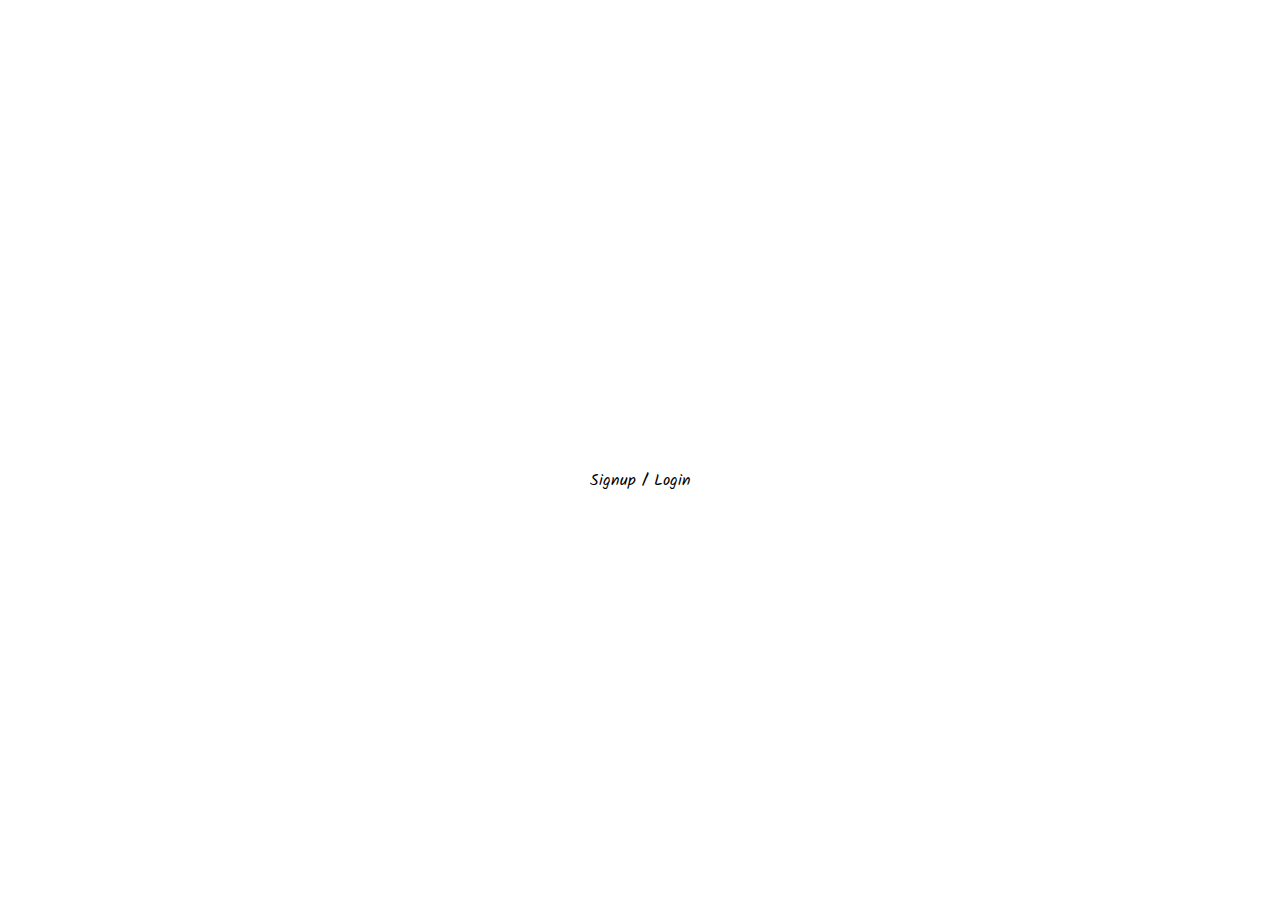
==== index.html @ 04829904 "Add files via upload" ====
<html>
<head>
    <meta charset="utf-8">
    <meta name="viewport" content="width=device-width, initial-scale=1">
    
	<title>COP 4331 Group 15 Small Project</title>

	<script type="text/javascript" src="js/md5.js"></script>
	<script type="text/javascript" src="js/code.js"></script>
    <link href="css/styles.css" rel="stylesheet">	
    <link href="https://fonts.googleapis.com/css?family=Kalam:wght@300;400;700&display=swap;" rel="stylesheet">
</head>
<body>

<h1 id="title"> <i>Paradise Awaits</i></h1>
<form action="signup-login.html">
	<button type="submit" class="button">Signup / Login</button>
</form>




</body>
</html>
---- css/styles.css ----
body 
{
    background-image: url("../images/Paradise.jpg"); 
    background-size: cover;
    background-position: center;
    margin: 0;
    height: 100%;
    display: flex;
    align-items: center;
    justify-content: center;
    flex-direction: column;
}


#title {
    margin-top: -50px;
    margin-bottom: 0; 
    font-size: 80px;
    width: 100%;
    text-align: center;
    font-family: 'Kalam', cursive;
    color: #FFFFFF;
}

h3 {
    margin-top: -18; 
}

h3 a {
    font-family: 'Kalam', cursive;
    font-size: 30px;
    color: #95608A;
    text-decoration: none;
    display: block;  
}

.button
{
    background-color: transparent;
    font-size: 50px;
    padding: 10px 20px;
    border: none;
    border-radius: 4px;
    text-align: center;
    text-decoration: none;
    display: inline-block;
    font-size: 16px;
    cursor: pointer;
    font-family: 'Kalam', cursive;
}

.button:hover{
    background-color: #009dc4;
    color: #FFFFFF;
    opacity: 50%;
}

.signup-button {
    font-family: 'Kalam', cursive;
    position: absolute; 
    bottom: 1px; 
    right: 10px; 
    padding: 10px 20px;
    background-color: transparent; 
    color: white; 
    text-decoration: none; 
    border-radius: 5px; 
    font-size: 16px; 
    cursor: pointer;
}

.signup-button:hover {
    color: hsl(197, 80%, 18%); 
}


/*
#title 
{
    margin-top: 200px;
    font-size: 50px;
    width: 100%;
    /*margin: 1% 5%; 
    text-align: center;
    font-family: 'Kalam', cursive;
    color: #FFFFFF;
}

h3 a {
    font-family: "Kalam", cursive;
    margin-bottom: -200px !important; 
    color: #95608A;
    text-decoration: none;
}
*/

.kalam-light {
    font-family: "Kalam", cursive;
    font-weight: 300;
    font-style: normal;
  }

#loginDiv
{
    position: relative;
    font-size: 25px;
    width: 60%;
    max-width: 300px;
        /*margin-left: 15%;*/
    padding: 25px;
    background-color: hsla(199, 70%, 46%, 0.5);
    border-radius: 10px;
    /*
    text-align: center;
    flex-direction: column;
    justify-content: center;
    align-items: center;
    margin: auto;
    margin-top: 100px; 
    */
}

#signupForm {
    font-family: "Kalam", cursive;
    color:#FFFFFF;
    position: relative;
    font-size: 20px;
    width: auto;
    max-width: 350px;
        /*margin-left: 15%;*/
    padding: 15px;
    background-color: hsla(199, 70%, 46%, 0.7);
    border-radius: 0px;
    margin: auto;
    display: flex;
    flex-direction: column;
    justify-content: center;
    align-items: center;
    /*
    text-align: center;
    flex-direction: column;
    justify-content: center;
    align-items: center;
    margin: auto;
    margin-top: 100px; 
    */ 
}

#titleOfLogin{
    display: inline-block;
    font-size: 1em;
    width: 90%;
    text-align: center;
    margin-left: 5%;
    margin-bottom: 2%;
    font-family: 'Kalam', cursive;
    color: #FFFFFF;
}

#titleOfSignin{
    display: inline-block;
    font-size: 1em;
    width: 90%;
    text-align: center;
    margin-left: 5%;
    margin-top: 20px;
    margin-bottom: 10px;
    font-size: 32px;
    font-family: 'Kalam', cursive;
    color: #FFFFFF;
}


input[type="text"], input[type="password"], .buttons {
    width: 80%; 
    margin-left: auto; 
    margin-right: auto; 
    display: block;
}

#loggedInDiv
{
    font-size: 30px;
    width: 70%;
    margin-left: 15%;
    padding: 25px;
    background-color: #b2b2b2;
}

#accessUIDiv
{
    font-size: 30px;
    width: 70%;
    margin-left: 15%;
    padding: 25px;
    background-color: #b2b2b2;
}

.buttons
{
    font-size: 30px;
    border-radius: 25px;
    width: 50%;
    margin-left: 25%;
    font-family: 'Kalam', cursive;
}

.buttons:hover{
    background-color: #9109914f;
    color: #FFFFFF;
    opacity: 50%;
}

#loginName
{
	font-size: 30px;
}
#loginPassword
{
	font-size: 30px;
}
#searchText
{
	font-size: 30px;
}
#colorText
{
	font-size: 30px;
}

input[type="text"],input[type="password"]{
    border-radius: 25px;
    text-align: center;
    width: 80%;
    margin-left: 10%;
    margin-bottom: 2%;
    font-family: 'Kalam', cursive;
}



#loginResult{
    display: inline-block;
    font-size: 0.8em;
    width: 90%;
    text-align: center;
    margin-left: 5%;
    margin-bottom: 2%;
    font-family: 'Kalam', cursive;
    color: #95060a;
}

#userName{
    display: inline-block;
    width: 80%;
    margin-left: 10%;
    text-align: center;
}

#logoutButton{
    width: 20%;
    margin-left: 40%;
}

select{
    width: 30%;
    margin-left: 35%;
    margin-top: 2%;
    font-size: 0.75em;
    font-family: 'Kalam', cursive;
}

#colorSearchResult{
    display: none;
}

#colorAddResult{
    display: inline-block;
    font-size: 0.8em;
    width: 90%;
    text-align: center;
    margin-left: 5%;
    margin-top: 2%;
    margin-bottom: 1%;
    font-family: 'Kalam', cursive;
    color: #95060a;
}

#signinResult{
    display: inline-block;
    font-size: 0.8em;
    width: 90%;
    text-align: center;
    margin-left: 5%;
    margin-top: 2%;
    margin-bottom: 1%;
    font-family: 'Kalam', cursive;
    color: hsl(246, 73%, 47%);
}

#signinButton{
    font-family: 'Kalam', cursive;
    position: absolute; 
    bottom: 1px; 
    right: 10px; 
    padding: 10px 20px;
    background-color: transparent; 
    color: white; 
    text-decoration: none; 
    border-radius: 5px; 
    font-size: 16px; 
    cursor: pointer;
}

#signinButton:hover {
    color: hsl(197, 80%, 18%); 
}

#firstname{
    font-family: 'Kalam', cursive;
    font-size: 25px;
    color: black 
}

#lastname{
    font-family: 'Kalam', cursive;
    font-size: 25px;
    color: black  
}

#loginName{
    font-family: 'Kalam', cursive;
    font-size: 25px;
    color: black 
}

#loginPassword{
    font-family: 'Kalam', cursive;
    font-size: 25px;
    color: black 
}
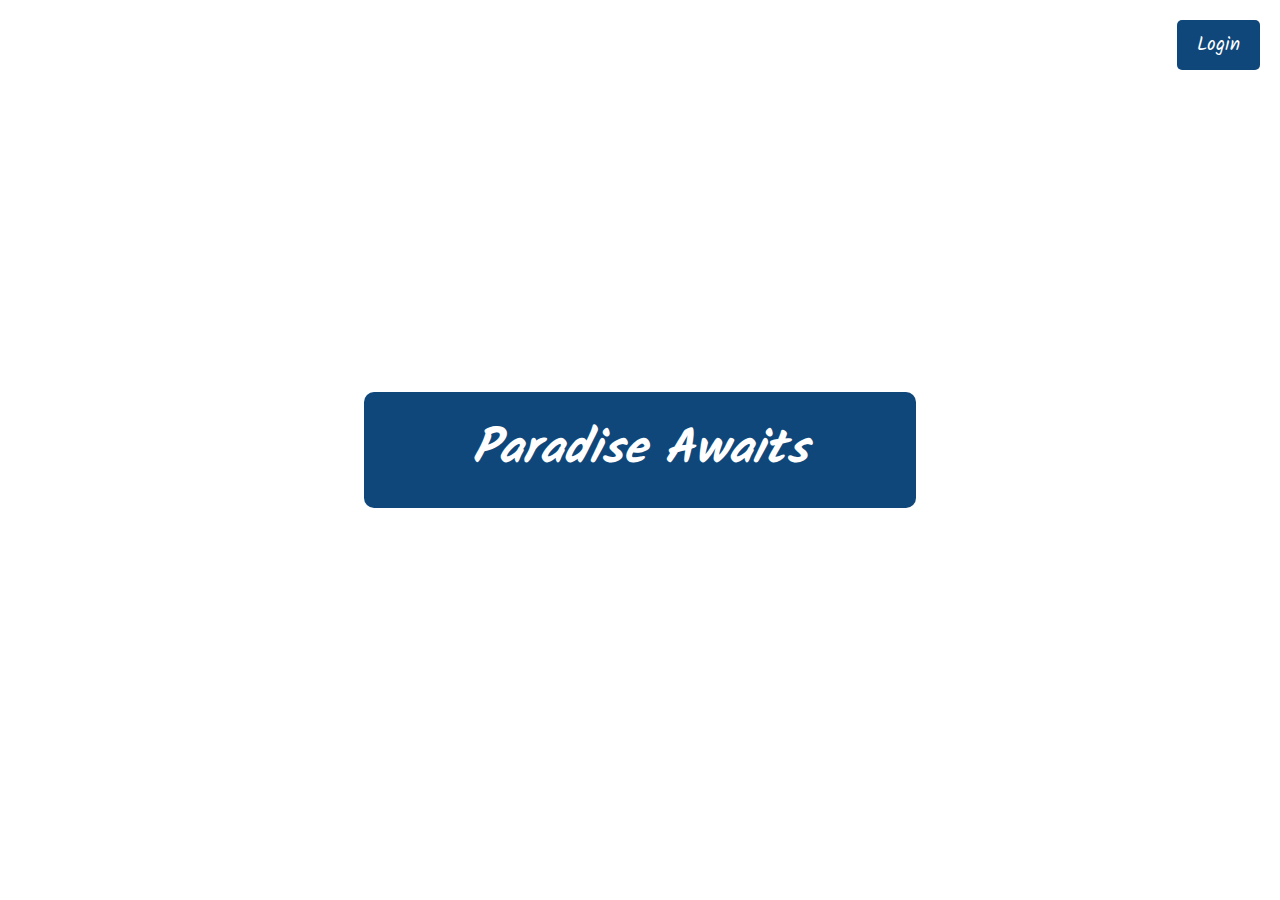
==== commit 475c436a: "Update index.html" ====
--- a/index.html
+++ b/index.html
@@ -10,14 +10,16 @@
     <link href="css/styles.css" rel="stylesheet">	
     <link href="https://fonts.googleapis.com/css?family=Kalam:wght@300;400;700&display=swap;" rel="stylesheet">
 </head>
+
 <body>
 
-<h1 id="title"> <i>Paradise Awaits</i></h1>
-<form action="signup-login.html">
-	<button type="submit" class="button">Signup / Login</button>
-</form>
+    <div class="signup-login-button">
+        <form action="signup-login.html">
+            <button type="submit" class="button" id="signupLoginButton">Login</button>
+        </form>
+    </div>
 
-
+    <h1 id="title"><i>Paradise Awaits</i></h1>     
 
 
 </body>
--- a/css/styles.css
+++ b/css/styles.css
@@ -1,341 +1,325 @@
 body 
 {
-    background-image: url("../images/Paradise.jpg"); 
+    background-image: url("../images/COP4331_Homepage_Background.png"); 
     background-size: cover;
     background-position: center;
+    background-repeat: no-repeat;
     margin: 0;
-    height: 100%;
+    height: 100vh;
+    display: flex;
+    flex-direction: column;
+    justify-content: center;
+    align-items: center;
+    position: relative;
+    overflow: hidden;
+}
+
+/* ------------------------------------------------------------------------------------------------------- */
+/*  signup.html's styling:  */
+/* ------------------------------------------------------------------------------------------------------- */
+
+.signup-container {
+    font-size: 1.1rem;
+    font-family: 'Kalam', cursive;
+    color: white;
+    position: fixed;
+    top: 80px;
+    max-width: 500px;
+    width: 100%;
+    border-radius: 10px;
+   
+}
+
+.signup-container header{
+    font-family: 'Kalam', cursive;
+    font-size: 2.0rem;
+    color: white;
+    font-weight: 500;
+    text-align: center;
+    padding: 40px 20px;
+    margin-bottom: -50px;
+    background-color: #011529;
+    border-radius: 10px;
+
+}
+
+.signup-container .signup-form{
+    font-family: 'Kalam', cursive;
+    padding-top: 50px;
+    color: white;
+    margin-top: 0px;
+    background-color: #011529;
+    padding: 20px;
+    border-radius: 10px;
+}
+
+.signup-container .signup-input-box{
+    font-family: 'Kalam', cursive;
+    width: 80%;
+    margin: 10px auto;
+    border-radius: 10px;
+}
+
+.signup-form .signup-input-box input{
+    font-family: 'Kalam', cursive;
+    position: relative;
+    height: 35px;
+    width: 100%;
+    outline: none;
+    font-size: 1.1rem;
+    font-size: 25px;
+    margin-top: 5px;
+    border: 1px solid #FFFFFF;
+    border-radius: 5px;
+    padding: 0 10px;
+}
+
+
+.signup-container .signup-button-container {
+    font-family: 'Kalam', cursive;
+    display: flex;
+    justify-content: space-between;
+    width: 100%; 
+    margin-top: 50px;
+}
+
+.signup-container .signup-button-left,
+.signup-container .signup-button-right {
+    font-family: 'Kalam', cursive;
+    flex: 1;    
+    padding: 0 50px;
+}
+
+.signup-container .signup-button-left button,
+.signup-container .signup-button-right button {
+    font-size: 17px;
+    font-family: 'Kalam', cursive;
+    padding: 10px 20px;
+    color: white;
+    background-color: #007BFF;
+    border: none;
+    border-radius: 5px;
+    cursor: pointer;
+    width: 100%;
+    transition: background-color 0.3s;
+    
+    margin-bottom: 20px;
+}
+
+.signup-container .signup-button-left button:hover,
+.signup-container .signup-button-right button:hover {
+    font-family: 'Kalam', cursive;
+    background-color: #10467A;
+}
+
+
+
+#signinResultMessage{
+    display: block;
+    font-size: 1.1em;
+    width: 100%;
+    text-align: center;
+    margin-top: 5px;
+    margin-bottom: 5px;
+    font-family: 'Kalam', cursive;
+    color: white;
+}
+
+/* ------------------------------------------------------------------------------------------------------- */
+
+
+
+
+
+
+
+/* ------------------------------------------------------------------------------------------------------- */
+/*  signup-login.html's styling:  */
+/* ------------------------------------------------------------------------------------------------------- */
+
+.login-container {
+    font-size: 1.1rem;
+    font-family: 'Kalam', cursive;
+    color: white;
+    position: fixed;
+    top: 80px;
+    max-width: 500px;
+    width: 100%;
+    border-radius: 10px;
+}
+
+.login-container header {
+    font-family: 'Kalam', cursive;
+    font-size: 2.0rem;
+    color: white;
+    font-weight: 500;
+    text-align: center;
+    padding: 40px 20px;
+    margin-bottom: -50px;
+    background-color: #011529;
+    border-radius: 10px;
+}
+
+.login-container .login-form {
+    font-family: 'Kalam', cursive;
+    padding-top: 50px;
+    color: white;
+    margin-top: 0px;
+    background-color: #011529;
+    padding: 20px;
+    border-radius: 10px;
+}
+
+.login-container .login-input-box {
+    font-family: 'Kalam', cursive;
+    width: 80%;
+    margin: 10px auto;
+    border-radius: 10px;
+}
+
+.login-form .login-input-box input {
+    font-family: 'Kalam', cursive;
+    position: relative;
+    height: 35px;
+    width: 100%;
+    outline: none;
+    font-size: 1.1rem;
+    font-size: 25px;
+    margin-top: 5px;
+    border: 1px solid #FFFFFF;
+    border-radius: 5px;
+    padding: 0 10px;
+}
+
+.login-container .login-button-container {
+    font-family: 'Kalam', cursive;
+    display: flex;
+    justify-content: space-between;
+    width: 100%;
+    margin-top: 50px;
+}
+
+.login-container .login-button-left,
+.login-container .login-button-right {
+    font-family: 'Kalam', cursive;
+    flex: 1;
+    padding: 0 50px;
+}
+
+.login-container .login-button-left button,
+.login-container .login-button-right button {
+    font-size: 17px;
+    font-family: 'Kalam', cursive;
+    padding: 10px 20px;
+    color: white;
+    background-color: #007BFF;
+    border: none;
+    border-radius: 5px;
+    cursor: pointer;
+    width: 100%;
+    transition: background-color 0.3s;
+    margin-bottom: 20px;
+}
+
+.login-container .login-button-left button:hover,
+.login-container .login-button-right button:hover {
+    font-family: 'Kalam', cursive;
+    background-color: #10467A;
+}
+
+#loginResult {
+    font-size: 1.1em;
+    width: 90%;
+    text-align: center;
+    margin: 10px auto;
+    color: white;
+}
+
+.login-button-center {
+    width: 80%;
+    margin: 20px auto;
+    display: flex;
+    justify-content: center;
+    
+}
+
+.login-button-center button {
+    font-size: 17px;
+    font-family: 'Kalam', cursive;
+    padding: 10px 20px;
+    color: white;
+    background-color: #007BFF;
+    border: none;
+    border-radius: 5px;
+    cursor: pointer;
+    width: 100%;
+    transition: background-color 0.3s;
+    margin-top: 10px;
+    margin-bottom: -10px;
+}
+
+/* ------------------------------------------------------------------------------------------------------- */
+
+
+
+
+
+
+
+/* ------------------------------------------------------------------------------------------------------- */
+/*  index.html's styling:  */
+/* ------------------------------------------------------------------------------------------------------- */
+
+
+
+
+#title {
+    font-size: 3rem;
+    width: 40%;
+    text-align: center;
+    font-family: 'Kalam', cursive;
+    color: #FFFFFF;
+    background-color: #10477a;
+    padding: 20px;
+    border-radius: 10px;
+    text-align: center;
+    justify-content: center;
+}
+
+
+.signup-login-button {
+    font-family: 'Kalam', cursive;
+    border: none;
+    position: absolute;
+    top: 20px;
+    right: 20px;
+}
+
+.signup-login-button button {
+    font-family: 'Kalam', cursive;
+    border: none;
+    font-size: 1.2rem;
+    padding: 10px 20px;
     display: flex;
     align-items: center;
     justify-content: center;
-    flex-direction: column;
-}
-
-
-#title {
-    margin-top: -50px;
-    margin-bottom: 0; 
-    font-size: 80px;
-    width: 100%;
-    text-align: center;
-    font-family: 'Kalam', cursive;
-    color: #FFFFFF;
-}
-
-h3 {
-    margin-top: -18; 
-}
-
-h3 a {
-    font-family: 'Kalam', cursive;
-    font-size: 30px;
-    color: #95608A;
-    text-decoration: none;
-    display: block;  
-}
-
-.button
-{
-    background-color: transparent;
-    font-size: 50px;
-    padding: 10px 20px;
-    border: none;
-    border-radius: 4px;
-    text-align: center;
-    text-decoration: none;
-    display: inline-block;
-    font-size: 16px;
+    color: white;
+    background-color: #10477a;
+    border-radius: 5px;
     cursor: pointer;
-    font-family: 'Kalam', cursive;
-}
-
-.button:hover{
-    background-color: #009dc4;
-    color: #FFFFFF;
-    opacity: 50%;
-}
-
-.signup-button {
-    font-family: 'Kalam', cursive;
-    position: absolute; 
-    bottom: 1px; 
-    right: 10px; 
-    padding: 10px 20px;
-    background-color: transparent; 
-    color: white; 
-    text-decoration: none; 
-    border-radius: 5px; 
-    font-size: 16px; 
-    cursor: pointer;
-}
-
-.signup-button:hover {
-    color: hsl(197, 80%, 18%); 
-}
-
-
-/*
-#title 
-{
-    margin-top: 200px;
-    font-size: 50px;
-    width: 100%;
-    /*margin: 1% 5%; 
-    text-align: center;
-    font-family: 'Kalam', cursive;
-    color: #FFFFFF;
-}
-
-h3 a {
-    font-family: "Kalam", cursive;
-    margin-bottom: -200px !important; 
-    color: #95608A;
-    text-decoration: none;
-}
-*/
+    transition: background-color 0.3s;
+
+}
+
+.signup-login-button button:hover {
+    background-color: #10477aaf;
+    color: black;
+}
+
+
 
 .kalam-light {
     font-family: "Kalam", cursive;
     font-weight: 300;
     font-style: normal;
   }
-
-#loginDiv
-{
-    position: relative;
-    font-size: 25px;
-    width: 60%;
-    max-width: 300px;
-        /*margin-left: 15%;*/
-    padding: 25px;
-    background-color: hsla(199, 70%, 46%, 0.5);
-    border-radius: 10px;
-    /*
-    text-align: center;
-    flex-direction: column;
-    justify-content: center;
-    align-items: center;
-    margin: auto;
-    margin-top: 100px; 
-    */
-}
-
-#signupForm {
-    font-family: "Kalam", cursive;
-    color:#FFFFFF;
-    position: relative;
-    font-size: 20px;
-    width: auto;
-    max-width: 350px;
-        /*margin-left: 15%;*/
-    padding: 15px;
-    background-color: hsla(199, 70%, 46%, 0.7);
-    border-radius: 0px;
-    margin: auto;
-    display: flex;
-    flex-direction: column;
-    justify-content: center;
-    align-items: center;
-    /*
-    text-align: center;
-    flex-direction: column;
-    justify-content: center;
-    align-items: center;
-    margin: auto;
-    margin-top: 100px; 
-    */ 
-}
-
-#titleOfLogin{
-    display: inline-block;
-    font-size: 1em;
-    width: 90%;
-    text-align: center;
-    margin-left: 5%;
-    margin-bottom: 2%;
-    font-family: 'Kalam', cursive;
-    color: #FFFFFF;
-}
-
-#titleOfSignin{
-    display: inline-block;
-    font-size: 1em;
-    width: 90%;
-    text-align: center;
-    margin-left: 5%;
-    margin-top: 20px;
-    margin-bottom: 10px;
-    font-size: 32px;
-    font-family: 'Kalam', cursive;
-    color: #FFFFFF;
-}
-
-
-input[type="text"], input[type="password"], .buttons {
-    width: 80%; 
-    margin-left: auto; 
-    margin-right: auto; 
-    display: block;
-}
-
-#loggedInDiv
-{
-    font-size: 30px;
-    width: 70%;
-    margin-left: 15%;
-    padding: 25px;
-    background-color: #b2b2b2;
-}
-
-#accessUIDiv
-{
-    font-size: 30px;
-    width: 70%;
-    margin-left: 15%;
-    padding: 25px;
-    background-color: #b2b2b2;
-}
-
-.buttons
-{
-    font-size: 30px;
-    border-radius: 25px;
-    width: 50%;
-    margin-left: 25%;
-    font-family: 'Kalam', cursive;
-}
-
-.buttons:hover{
-    background-color: #9109914f;
-    color: #FFFFFF;
-    opacity: 50%;
-}
-
-#loginName
-{
-	font-size: 30px;
-}
-#loginPassword
-{
-	font-size: 30px;
-}
-#searchText
-{
-	font-size: 30px;
-}
-#colorText
-{
-	font-size: 30px;
-}
-
-input[type="text"],input[type="password"]{
-    border-radius: 25px;
-    text-align: center;
-    width: 80%;
-    margin-left: 10%;
-    margin-bottom: 2%;
-    font-family: 'Kalam', cursive;
-}
-
-
-
-#loginResult{
-    display: inline-block;
-    font-size: 0.8em;
-    width: 90%;
-    text-align: center;
-    margin-left: 5%;
-    margin-bottom: 2%;
-    font-family: 'Kalam', cursive;
-    color: #95060a;
-}
-
-#userName{
-    display: inline-block;
-    width: 80%;
-    margin-left: 10%;
-    text-align: center;
-}
-
-#logoutButton{
-    width: 20%;
-    margin-left: 40%;
-}
-
-select{
-    width: 30%;
-    margin-left: 35%;
-    margin-top: 2%;
-    font-size: 0.75em;
-    font-family: 'Kalam', cursive;
-}
-
-#colorSearchResult{
-    display: none;
-}
-
-#colorAddResult{
-    display: inline-block;
-    font-size: 0.8em;
-    width: 90%;
-    text-align: center;
-    margin-left: 5%;
-    margin-top: 2%;
-    margin-bottom: 1%;
-    font-family: 'Kalam', cursive;
-    color: #95060a;
-}
-
-#signinResult{
-    display: inline-block;
-    font-size: 0.8em;
-    width: 90%;
-    text-align: center;
-    margin-left: 5%;
-    margin-top: 2%;
-    margin-bottom: 1%;
-    font-family: 'Kalam', cursive;
-    color: hsl(246, 73%, 47%);
-}
-
-#signinButton{
-    font-family: 'Kalam', cursive;
-    position: absolute; 
-    bottom: 1px; 
-    right: 10px; 
-    padding: 10px 20px;
-    background-color: transparent; 
-    color: white; 
-    text-decoration: none; 
-    border-radius: 5px; 
-    font-size: 16px; 
-    cursor: pointer;
-}
-
-#signinButton:hover {
-    color: hsl(197, 80%, 18%); 
-}
-
-#firstname{
-    font-family: 'Kalam', cursive;
-    font-size: 25px;
-    color: black 
-}
-
-#lastname{
-    font-family: 'Kalam', cursive;
-    font-size: 25px;
-    color: black  
-}
-
-#loginName{
-    font-family: 'Kalam', cursive;
-    font-size: 25px;
-    color: black 
-}
-
-#loginPassword{
-    font-family: 'Kalam', cursive;
-    font-size: 25px;
-    color: black 
-}
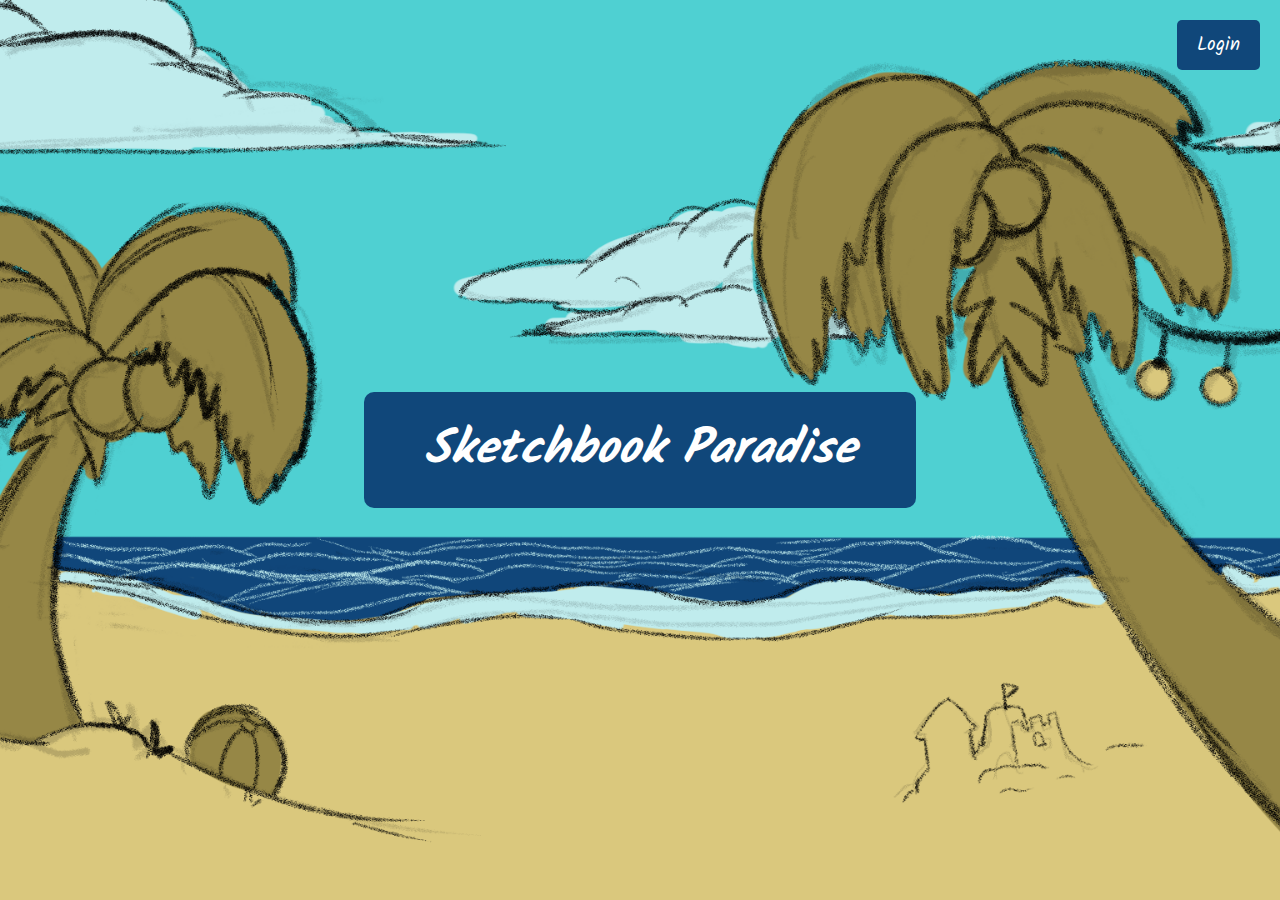
==== commit f3f1e4a0: "Update index.html" ====
--- a/index.html
+++ b/index.html
@@ -1,11 +1,10 @@
-<html>
+<html lang="en">
 <head>
     <meta charset="utf-8">
     <meta name="viewport" content="width=device-width, initial-scale=1">
     
 	<title>COP 4331 Group 15 Small Project</title>
 
-	<script type="text/javascript" src="js/md5.js"></script>
 	<script type="text/javascript" src="js/code.js"></script>
     <link href="css/styles.css" rel="stylesheet">	
     <link href="https://fonts.googleapis.com/css?family=Kalam:wght@300;400;700&display=swap;" rel="stylesheet">
@@ -19,7 +18,7 @@
         </form>
     </div>
 
-    <h1 id="title"><i>Paradise Awaits</i></h1>     
+    <h1 id="title"><i>Sketchbook Paradise</i></h1>     
 
 
 </body>
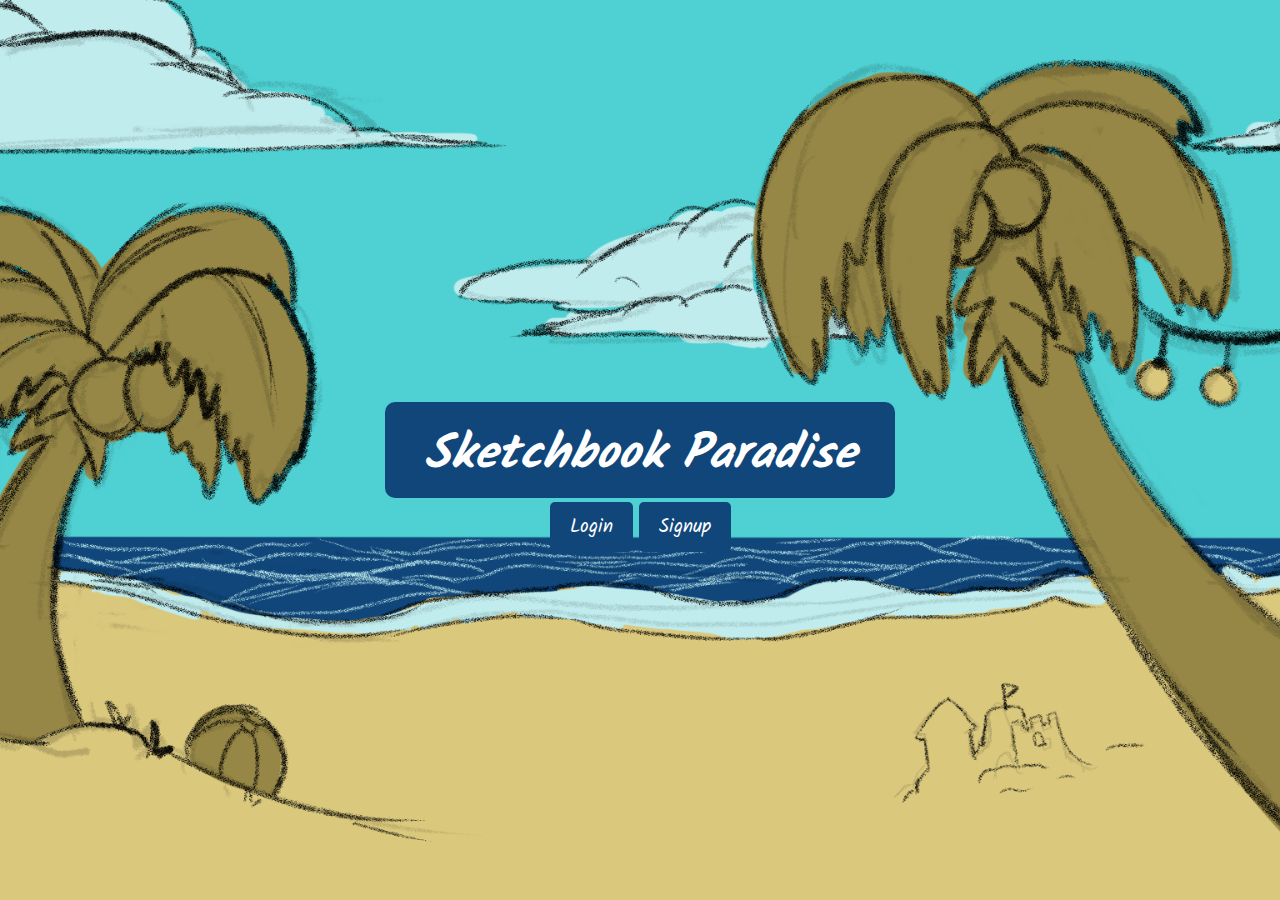
==== commit bc9c28ac: "update index to have both signin/signup" ====
--- a/index.html
+++ b/index.html
@@ -1,25 +1,31 @@
 <html lang="en">
+
 <head>
     <meta charset="utf-8">
     <meta name="viewport" content="width=device-width, initial-scale=1">
-    
-	<title>COP 4331 Group 15 Small Project</title>
 
-	<script type="text/javascript" src="js/code.js"></script>
-    <link href="css/styles.css" rel="stylesheet">	
+    <title>COP 4331 Group 15 Small Project</title>
+
+    <script type="text/javascript" src="js/code.js"></script>
     <link href="https://fonts.googleapis.com/css?family=Kalam:wght@300;400;700&display=swap;" rel="stylesheet">
+
+        <link href="css/styles.css" rel="stylesheet">
+
 </head>
 
 <body>
+    <div class = "main-page">
+
+    <h1 id="title"><i>Sketchbook Paradise</i></h1>
 
     <div class="signup-login-button">
-        <form action="signup-login.html">
-            <button type="submit" class="button" id="signupLoginButton">Login</button>
+        <form action="#">
+            <a href="signup-login.html" class="btn-custom">Login</a>
+            <a href="signup.html" class="btn-custom">Signup</a>
         </form>
     </div>
-
-    <h1 id="title"><i>Sketchbook Paradise</i></h1>     
-
+    </div>
 
 </body>
+
 </html>
--- a/css/styles.css
+++ b/css/styles.css
@@ -96,7 +96,7 @@
     font-family: 'Kalam', cursive;
     padding: 10px 20px;
     color: white;
-    background-color: #007BFF;
+    background-color: #10467A;
     border: none;
     border-radius: 5px;
     cursor: pointer;
@@ -109,7 +109,8 @@
 .signup-container .signup-button-left button:hover,
 .signup-container .signup-button-right button:hover {
     font-family: 'Kalam', cursive;
-    background-color: #10467A;
+    background-color: #2b89e0;
+
 }
 
 
@@ -212,7 +213,7 @@
     font-family: 'Kalam', cursive;
     padding: 10px 20px;
     color: white;
-    background-color: #007BFF;
+    background-color: #10467A;
     border: none;
     border-radius: 5px;
     cursor: pointer;
@@ -222,9 +223,11 @@
 }
 
 .login-container .login-button-left button:hover,
-.login-container .login-button-right button:hover {
-    font-family: 'Kalam', cursive;
-    background-color: #10467A;
+.login-container .login-button-right button:hover,
+.login-container .login-button-center button:hover {
+    font-family: 'Kalam', cursive;
+    background-color: #2b89e0;
+
 }
 
 #loginResult {
@@ -243,12 +246,12 @@
     
 }
 
-.login-button-center button {
+.login-container .login-button-center button {
     font-size: 17px;
     font-family: 'Kalam', cursive;
     padding: 10px 20px;
     color: white;
-    background-color: #007BFF;
+    background-color: #10467A;
     border: none;
     border-radius: 5px;
     cursor: pointer;
@@ -272,54 +275,58 @@
 
 
 
+.main-page {
+    display:flex;
+    justify-content: center;
+    align-items: center;
+}
 
 #title {
     font-size: 3rem;
-    width: 40%;
+    width: 500px;
     text-align: center;
     font-family: 'Kalam', cursive;
     color: #FFFFFF;
-    background-color: #10477a;
-    padding: 20px;
-    border-radius: 10px;
-    text-align: center;
-    justify-content: center;
-}
-
+    background-color: #10467A;
+    padding: 5px;
+    border-radius: 10px;
+    text-align: center;
+    justify-content: center;
+    position: absolute;
+    padding-top: 15px;
+}
 
 .signup-login-button {
     font-family: 'Kalam', cursive;
     border: none;
     position: absolute;
-    top: 20px;
-    right: 20px;
-}
-
-.signup-login-button button {
+    display: flex;
+    margin-top: 170px;
+}
+
+.btn-custom {
     font-family: 'Kalam', cursive;
     border: none;
     font-size: 1.2rem;
     padding: 10px 20px;
-    display: flex;
+    display:inline-block;
     align-items: center;
     justify-content: center;
     color: white;
-    background-color: #10477a;
+    background-color: #10467a;
     border-radius: 5px;
     cursor: pointer;
     transition: background-color 0.3s;
-
-}
-
-.signup-login-button button:hover {
-    background-color: #10477aaf;
-    color: black;
-}
-
-
+    text-decoration: none;
+}
+
+.btn-custom:hover {
+    background-color: #2b89e0;
+}
 
 .kalam-light {
     font-family: "Kalam", cursive;
     font-weight: 300;
     font-style: normal;
   }
+
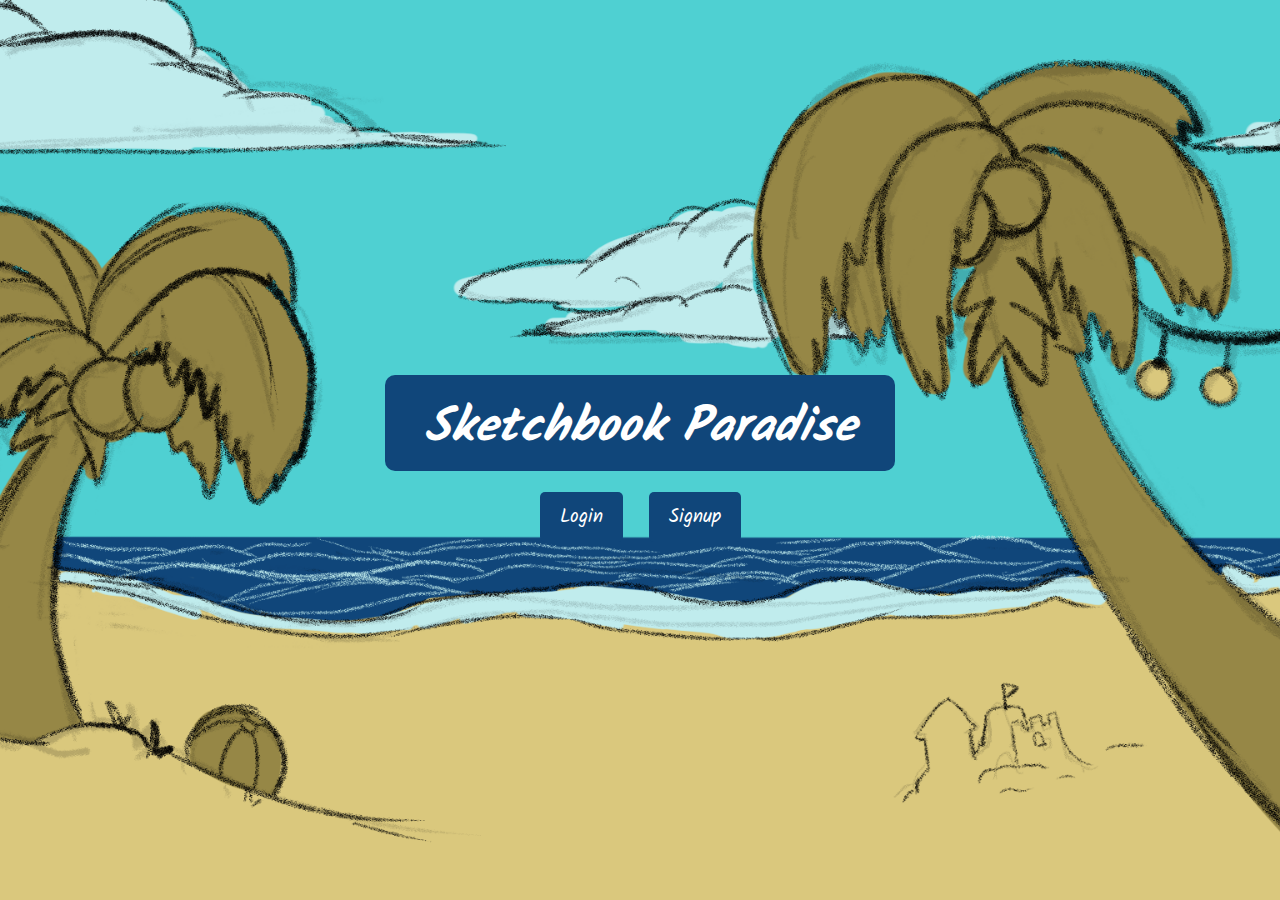
==== commit d2700a4a: "Update index.html" ====
--- a/index.html
+++ b/index.html
@@ -3,7 +3,6 @@
 <head>
     <meta charset="utf-8">
     <meta name="viewport" content="width=device-width, initial-scale=1">
-
     <title>COP 4331 Group 15 Small Project</title>
 
     <script type="text/javascript" src="js/code.js"></script>
--- a/css/styles.css
+++ b/css/styles.css
@@ -21,43 +21,55 @@
 .signup-container {
     font-size: 1.1rem;
     font-family: 'Kalam', cursive;
-    color: white;
-    position: fixed;
+    color: #10467a;
     top: 80px;
     max-width: 500px;
     width: 100%;
     border-radius: 10px;
+    box-shadow: 0 4px 8px #01284c;
+    background-color: #b0cfec;
    
 }
 
 .signup-container header{
     font-family: 'Kalam', cursive;
     font-size: 2.0rem;
-    color: white;
+    color: #10467a;
     font-weight: 500;
     text-align: center;
     padding: 40px 20px;
     margin-bottom: -50px;
-    background-color: #011529;
+    background-color: #b0cfec;
     border-radius: 10px;
 
 }
 
 .signup-container .signup-form{
     font-family: 'Kalam', cursive;
+    font-weight: 500;
     padding-top: 50px;
-    color: white;
+    color: #10467a;
     margin-top: 0px;
-    background-color: #011529;
+    background-color: #b0cfec;
     padding: 20px;
     border-radius: 10px;
 }
 
 .signup-container .signup-input-box{
+    font-weight: 600;
     font-family: 'Kalam', cursive;
     width: 80%;
     margin: 10px auto;
     border-radius: 10px;
+    display: flex;
+    flex-direction: column;
+}
+
+.signup-container .label-and-error {
+    display: flex;
+    justify-content: space-between;
+    align-items: center;
+    width: 100%;
 }
 
 .signup-form .signup-input-box input{
@@ -102,7 +114,6 @@
     cursor: pointer;
     width: 100%;
     transition: background-color 0.3s;
-    
     margin-bottom: 20px;
 }
 
@@ -123,7 +134,18 @@
     margin-top: 5px;
     margin-bottom: 5px;
     font-family: 'Kalam', cursive;
-    color: white;
+    color: black !important;
+}
+
+
+.error-message {
+    color: red;
+    font-size: 0.9rem;
+    display: block;
+}
+
+.password-requirements {
+    display: none;
 }
 
 /* ------------------------------------------------------------------------------------------------------- */
@@ -141,41 +163,53 @@
 .login-container {
     font-size: 1.1rem;
     font-family: 'Kalam', cursive;
-    color: white;
-    position: fixed;
+    color: #10467a;
     top: 80px;
     max-width: 500px;
     width: 100%;
     border-radius: 10px;
+    box-shadow: 0 4px 8px #01284c;
+    background-color: #b0cfec;
 }
 
 .login-container header {
     font-family: 'Kalam', cursive;
     font-size: 2.0rem;
-    color: white;
+    color: #10467a;
     font-weight: 500;
     text-align: center;
     padding: 40px 20px;
     margin-bottom: -50px;
-    background-color: #011529;
+    background-color: #b0cfec;
     border-radius: 10px;
 }
 
 .login-container .login-form {
     font-family: 'Kalam', cursive;
+    font-weight: 500;
     padding-top: 50px;
-    color: white;
+    color: #10467a;
     margin-top: 0px;
-    background-color: #011529;
+    background-color: #b0cfec;
     padding: 20px;
     border-radius: 10px;
 }
 
 .login-container .login-input-box {
+    font-weight: 600;
     font-family: 'Kalam', cursive;
     width: 80%;
     margin: 10px auto;
     border-radius: 10px;
+    display: flex;
+    flex-direction: column;
+}
+
+.login-container .label-and-error {
+    display: flex;
+    justify-content: space-between;
+    align-items: center;
+    width: 100%;
 }
 
 .login-form .login-input-box input {
@@ -231,11 +265,14 @@
 }
 
 #loginResult {
+    display: block;
     font-size: 1.1em;
-    width: 90%;
-    text-align: center;
-    margin: 10px auto;
-    color: white;
+    width: 100%;
+    text-align: center;
+    margin-top: 5px;
+    margin-bottom: 5px;
+    font-family: 'Kalam', cursive;
+    color: black !important;
 }
 
 .login-button-center {
@@ -276,9 +313,11 @@
 
 
 .main-page {
-    display:flex;
-    justify-content: center;
-    align-items: center;
+    display: flex;
+    flex-direction: column;
+    justify-content: center;
+    align-items: center;
+    height: 100vh;
 }
 
 #title {
@@ -290,18 +329,17 @@
     background-color: #10467A;
     padding: 5px;
     border-radius: 10px;
-    text-align: center;
-    justify-content: center;
-    position: absolute;
+    margin-bottom: 20px;
+    text-align: center;
+    justify-content: center;
     padding-top: 15px;
 }
 
 .signup-login-button {
     font-family: 'Kalam', cursive;
     border: none;
-    position: absolute;
-    display: flex;
-    margin-top: 170px;
+    display: flex;
+    margin-top: 1px;
 }
 
 .btn-custom {
@@ -309,7 +347,7 @@
     border: none;
     font-size: 1.2rem;
     padding: 10px 20px;
-    display:inline-block;
+    display: inline-block;
     align-items: center;
     justify-content: center;
     color: white;
@@ -317,6 +355,7 @@
     border-radius: 5px;
     cursor: pointer;
     transition: background-color 0.3s;
+    margin: 0 10px;
     text-decoration: none;
 }
 
@@ -328,5 +367,4 @@
     font-family: "Kalam", cursive;
     font-weight: 300;
     font-style: normal;
-  }
-
+}
